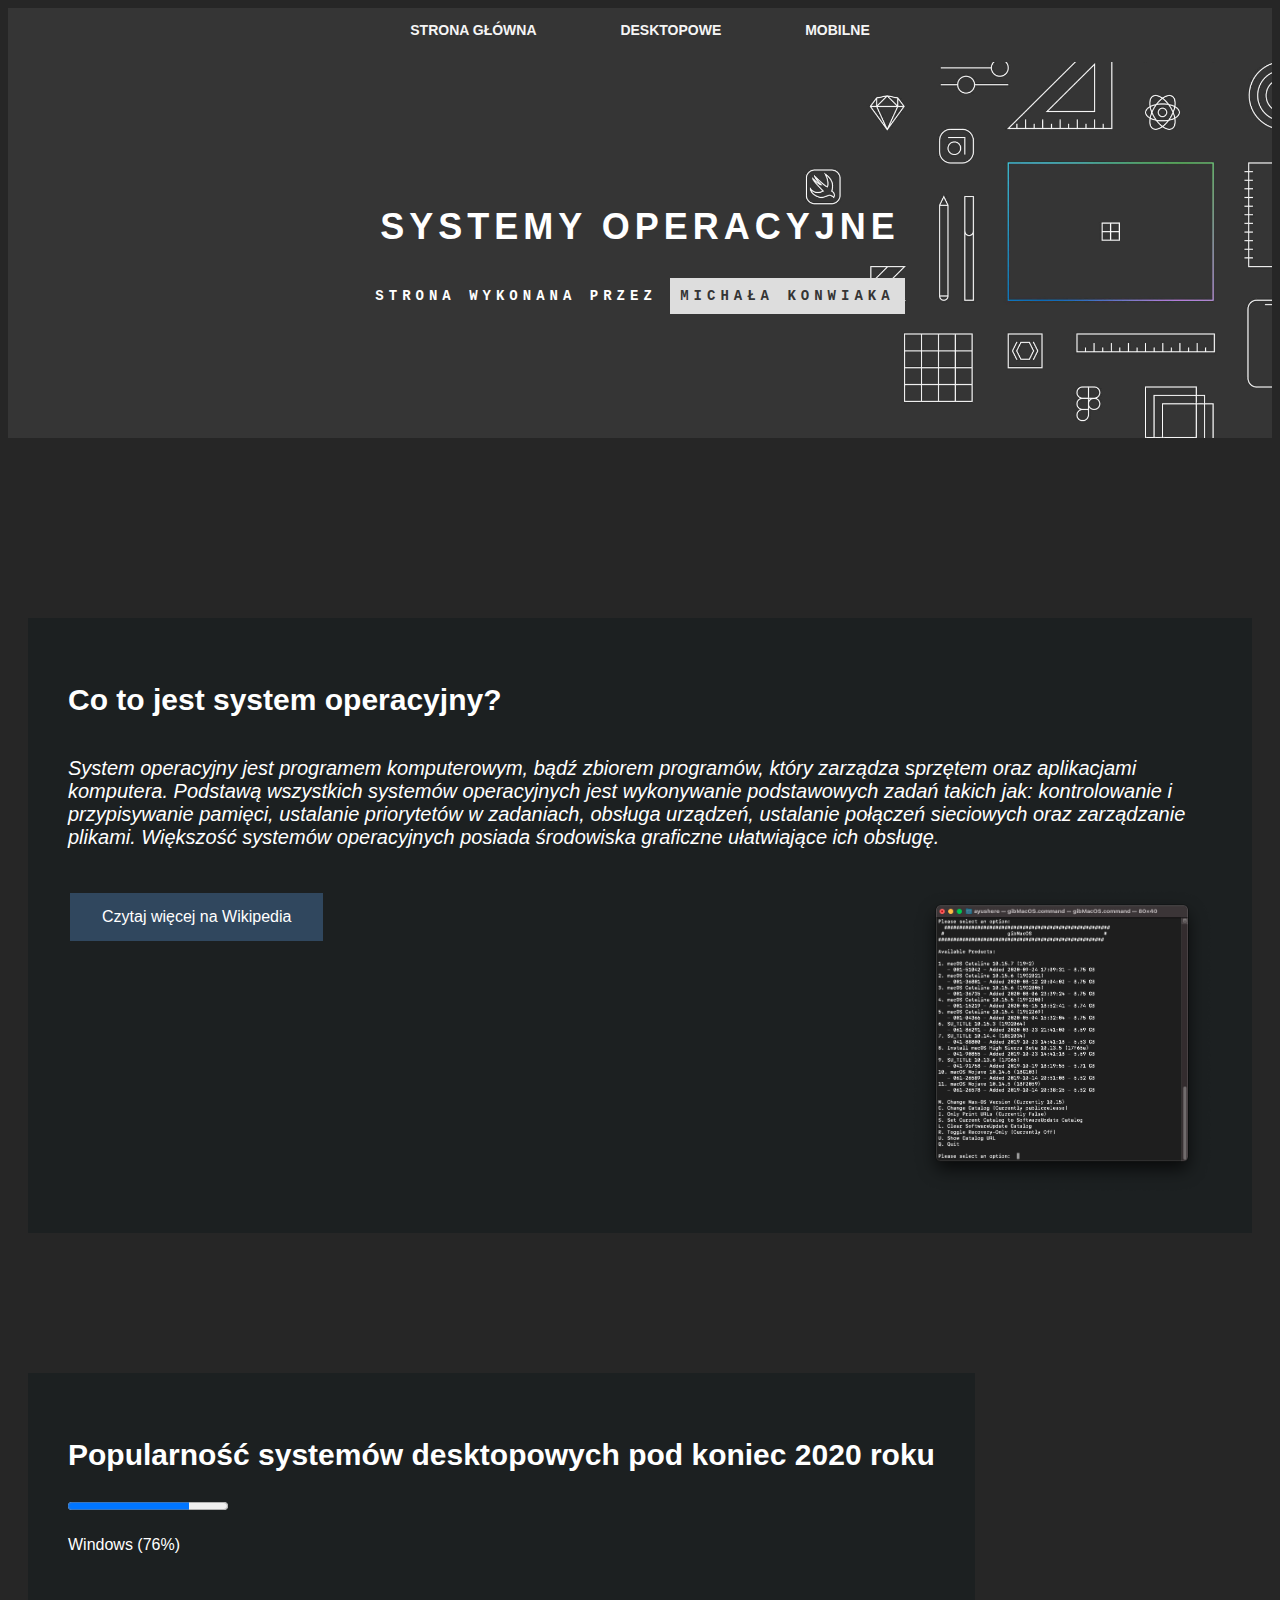
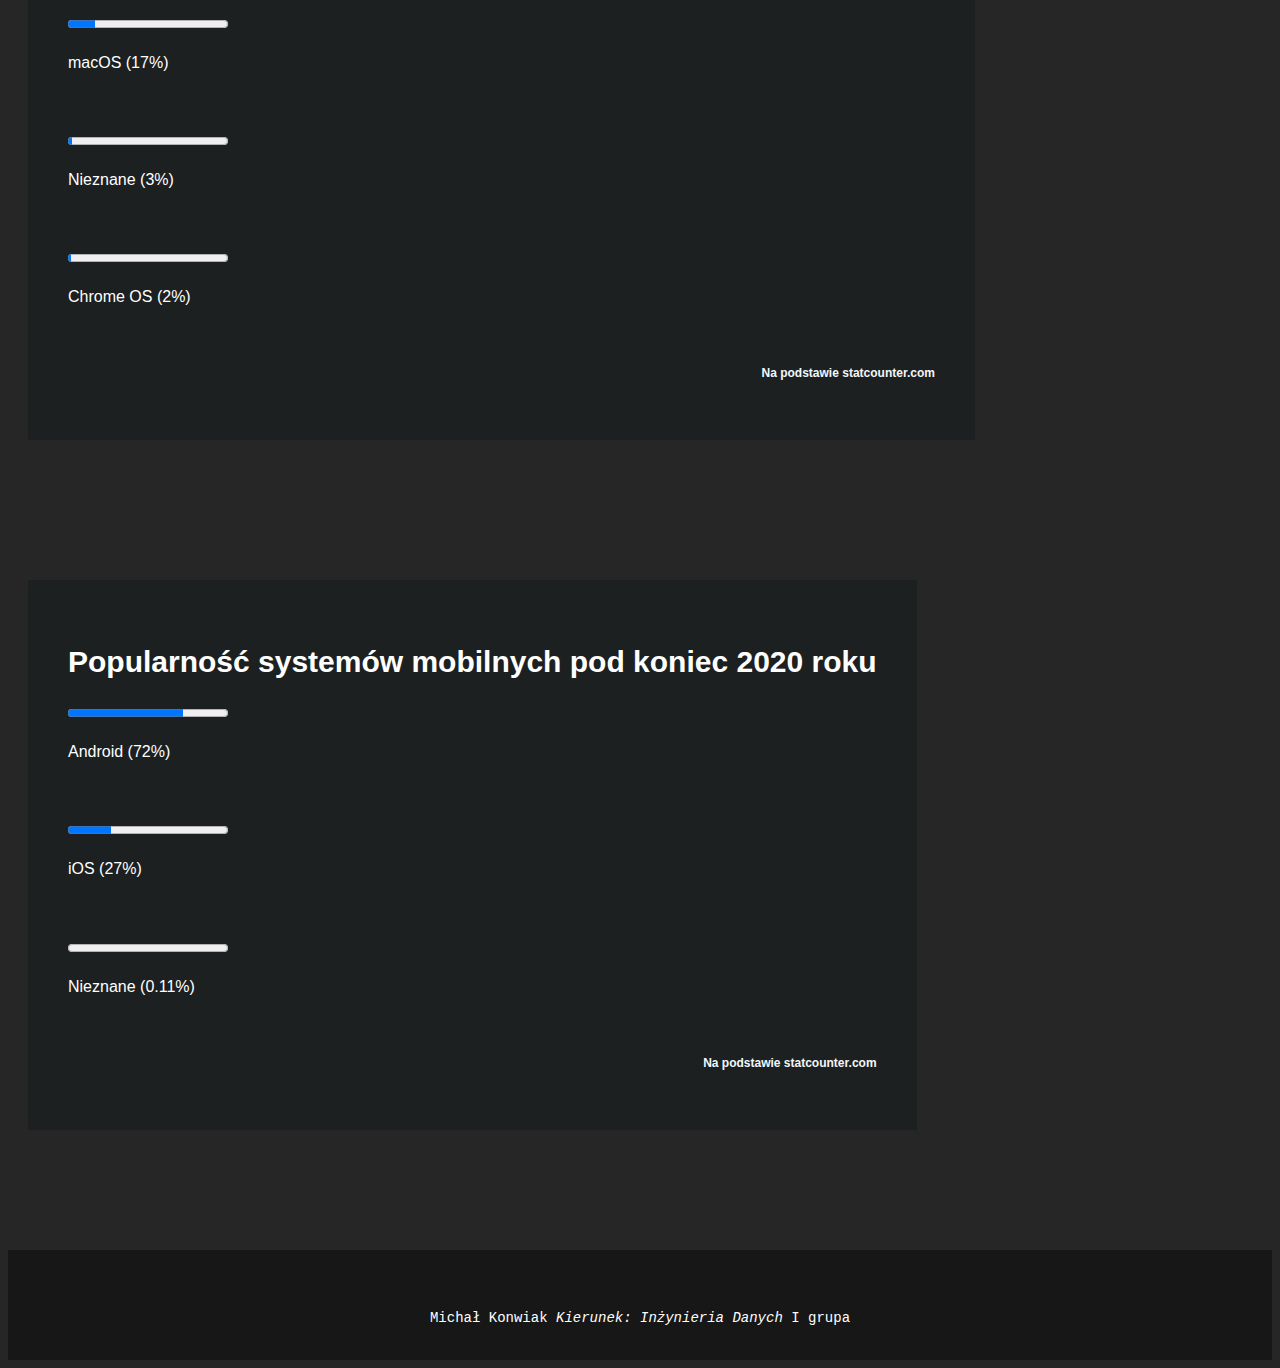
==== index.html @ 42ff7631 "first commit" ====
<!doctype html>
<html lang="pl-PL">

<head>
    <meta charset="UTF-8">
    <link rel="stylesheet" href="index.css">
    <title>Strona Główna</title>
</head>

<body>
    <nav>
        <ul class="menu">
            <li>
                <a href="index.html" title="Strona Główna">Strona Główna</a>
            </li>
            <li>
                <a href="desktop.html" title="Systemy Desktopowe">Desktopowe</a>
            </li>
            <li>
                <a href="mobilne.html" title="Systemy Mobilne">Mobilne</a>
            </li>
        </ul>
    </nav>
    <header>
        <h1>Systemy operacyjne</h1>
        <p>Strona wykonana przez <span class="tlo">Michała Konwiaka</span></p>
    </header>
    <main>
        <div class="wstep">
            <h2>Co to jest system operacyjny?</h2>
            <h3>System operacyjny jest programem komputerowym, bądź zbiorem programów, który zarządza sprzętem oraz
                aplikacjami komputera. Podstawą wszystkich systemów operacyjnych jest wykonywanie podstawowych zadań
                takich jak: kontrolowanie i przypisywanie pamięci, ustalanie priorytetów w zadaniach, obsługa urządzeń,
                ustalanie połączeń sieciowych oraz zarządzanie plikami. Większość systemów operacyjnych posiada
                środowiska graficzne ułatwiające ich obsługę.</h3>
            
                <img src="zdjecia/ss.png" alt="macconfig">
                
            <button class="button"
                onclick=" window.open('https://pl.wikipedia.org/wiki/Kategoria:Systemy_operacyjne','_blank')">Czytaj
                więcej na Wikipedia</button>
        </div>

        <div>


            <div class="wstep">
                <h2>Popularność systemów desktopowych pod koniec 2020 roku</h2>

                <progress value="76" max="100">76%</meter>
                </progress>
                <h4>Windows (76%)</h4>
                <progress value="17" max="100">17%</meter>
                </progress>
                <h4>macOS (17%)</h4>
                <progress value="3" max="100">3%</meter>
                </progress>
                <h4>Nieznane (3%)</h4>
                <progress value="2" max="100">2%</meter>
                </progress>
                <h4>Chrome OS (2%)</h4>
                <h5>Na podstawie <a
                        href="https://gs.statcounter.com/os-market-share/desktop/worldwide/#monthly-201912-202012">statcounter.com</a>
                </h5>

            </div>

            <div class="wstep">
                <h2>Popularność systemów mobilnych pod koniec 2020 roku</h2>

                <progress value="72" max="100">72%</meter>
                </progress>
                <h4>Android (72%)</h4>
                <progress value="27" max="100">27%</meter>
                </progress>
                <h4>iOS (27%)</h4>
                <progress value="0.11" max="100">0.11%</meter>
                </progress>
                <h4>Nieznane (0.11%)</h4>
                <h5>Na podstawie <a
                        href="https://gs.statcounter.com/os-market-share/mobile/worldwide/#monthly-201912-202012">statcounter.com</a>
                </h5>





    </main>

    <div class="stopka">
        <p> <b>Michał Konwiak </b> <i>Kierunek: Inżynieria Danych</i> I grupa</p>
    </div>

</body>

</html>
---- index.css ----
body {
    
    font-family: Helvetica;
    font-weight: lighter;
    background-color: #262626;
    color:white;
    margin: auto, auto, auto, auto;
    float: right;
    
  }

  ::selection {
    color:#364f6b;
    background: #f5f5f5;
  }
  
header {
    color: white;
    text-align: center;
    background-image: url('zdjecia/back2.jpg');
    background-size: cover;
    background-position: center;
    text-transform: uppercase;
    font-size: 18px;
    font-weight: 700;
    letter-spacing: 5px;
    padding: 120px;
    margin-bottom: 60px;
    
  }

p {
  margin-top: 40px;
  font-family: 'Courier New', Courier, monospace;
  font-size: 14px;
  text-align: center;

  
}

.tlo {
  color: #353535;
  background-color: #dddddd;
  padding: 10px;
}

nav
  {
  background-color:#353535;
	text-align: center;
}

.menu
{
  list-style-type: none;
	margin: 0;
	padding: 8px;
	font-size: 14px;
	min-height: 38px;
	line-height: 200%;
}

.menu > li
{   
    
  display: inline-block;
  text-transform: uppercase;
  font-weight: 700;
	padding-left: 40px;
	padding-right: 40px;
}

.wstep
{
    margin: 20px;
    margin-top: 120px;
    display: inline-block;
    padding: 40px;
    background-color: #1c2021;
    ;
  }

  h2
  {
    font-weight: 700 ;
    font-size: 30px;
  }

  h3
  {
    font-weight: lighter ;
    font-style: italic;
    margin-top: 40px;
    margin-bottom: 40px;
    font-size: 20px;
  }


  h4
  {
    font-family: Helvetica;
    font-weight: 100;
    margin-bottom: 60px;
  }
h5
{
  font-family: sans-serif;
  color:aliceblue;
  font-size: 12px;
  text-align: right;
}

img{
  float: right;
  max-width: 300px;
}

.stopka
{
  margin-top: 100px;
  left: 0;
  bottom: 0;
  max-width: 100%;
  background-color: #171717;
  padding: 20px;
  color: white;
  text-align: center;
}

.button {
  background-color: #30475e;
  border: none;
  color: white;
  padding: 15px 32px;
  text-align: center;
  float: left;
  display: inline-block;
  font-size: 16px;
  margin: 4px 2px;
  cursor: pointer;
}


a:link {
  color: whitesmoke;
  text-decoration: none;
}


/* visited link */
a:visited {
  color: whitesmoke;
  text-decoration: none;
}

a:hover {
  color: #03b150;
  text-decoration: none;
}


a:active {
  color: whitesmoke;
  text-decoration: none;
}
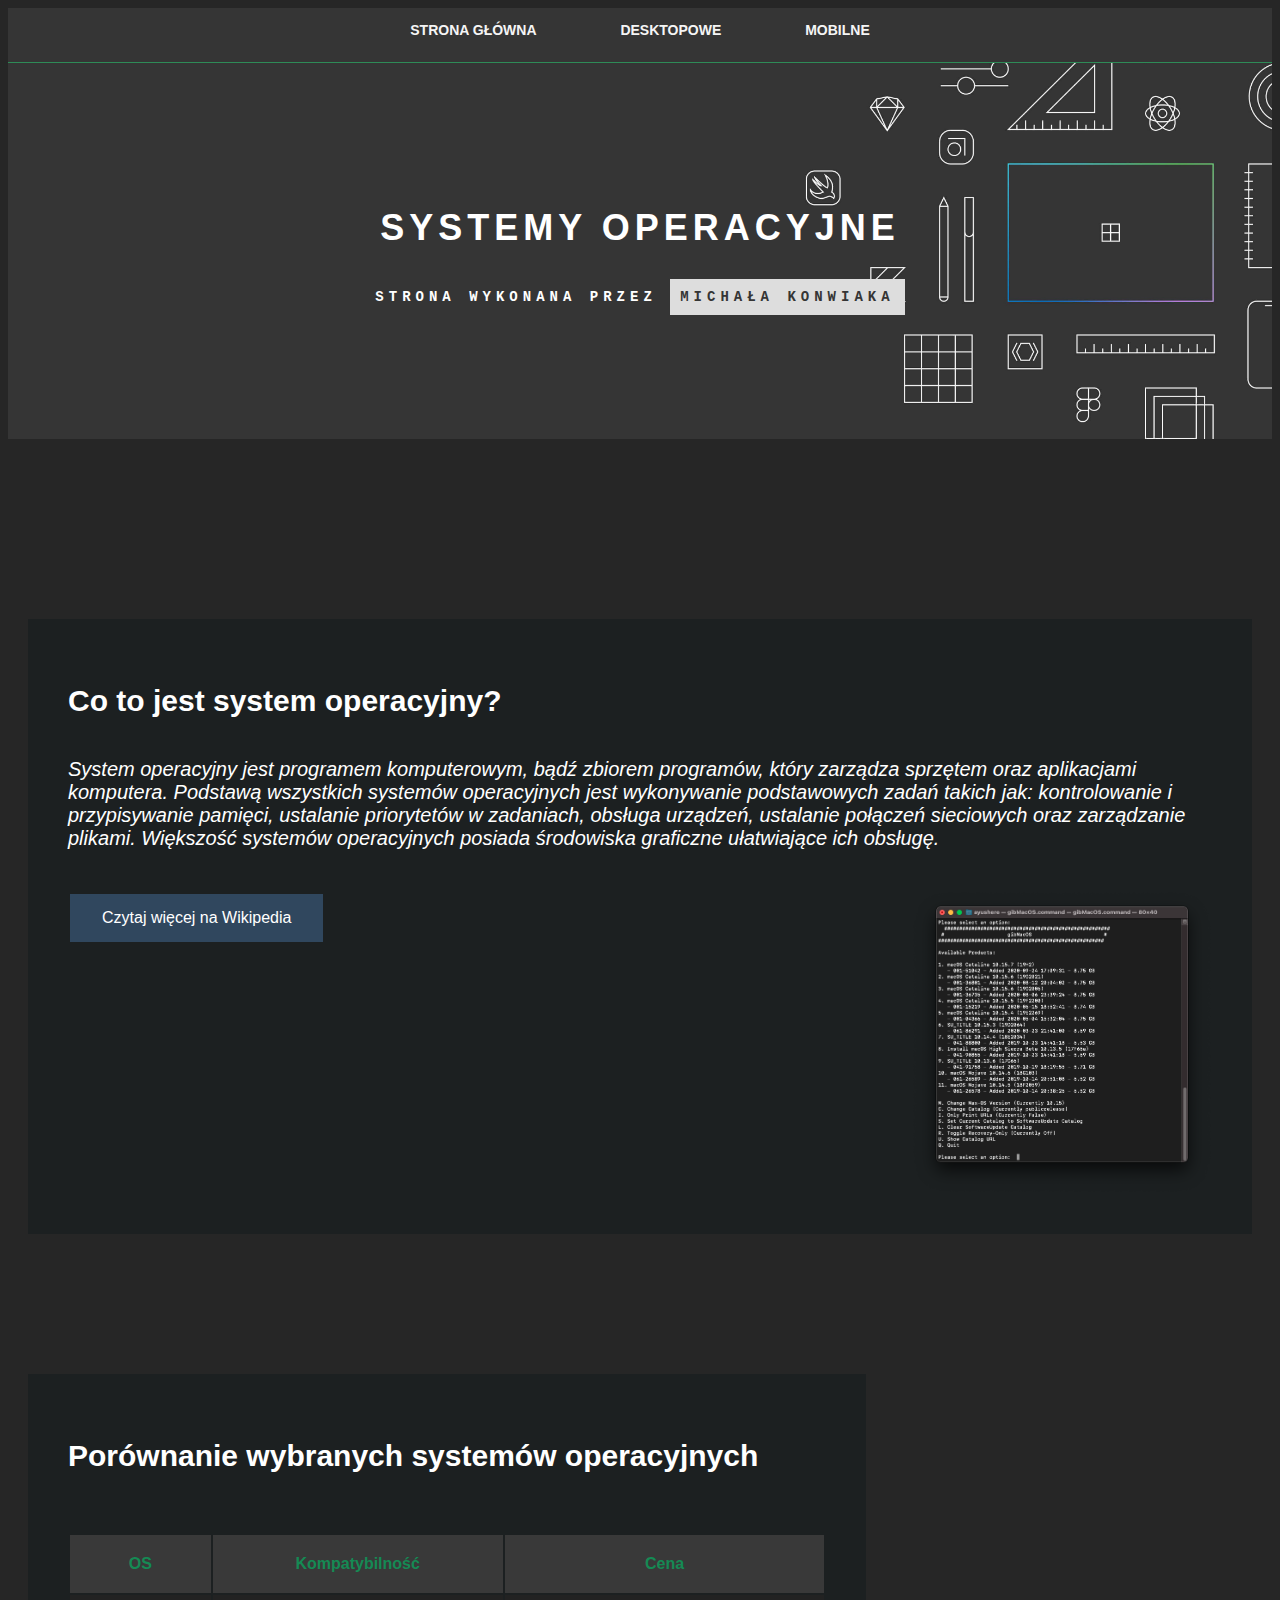
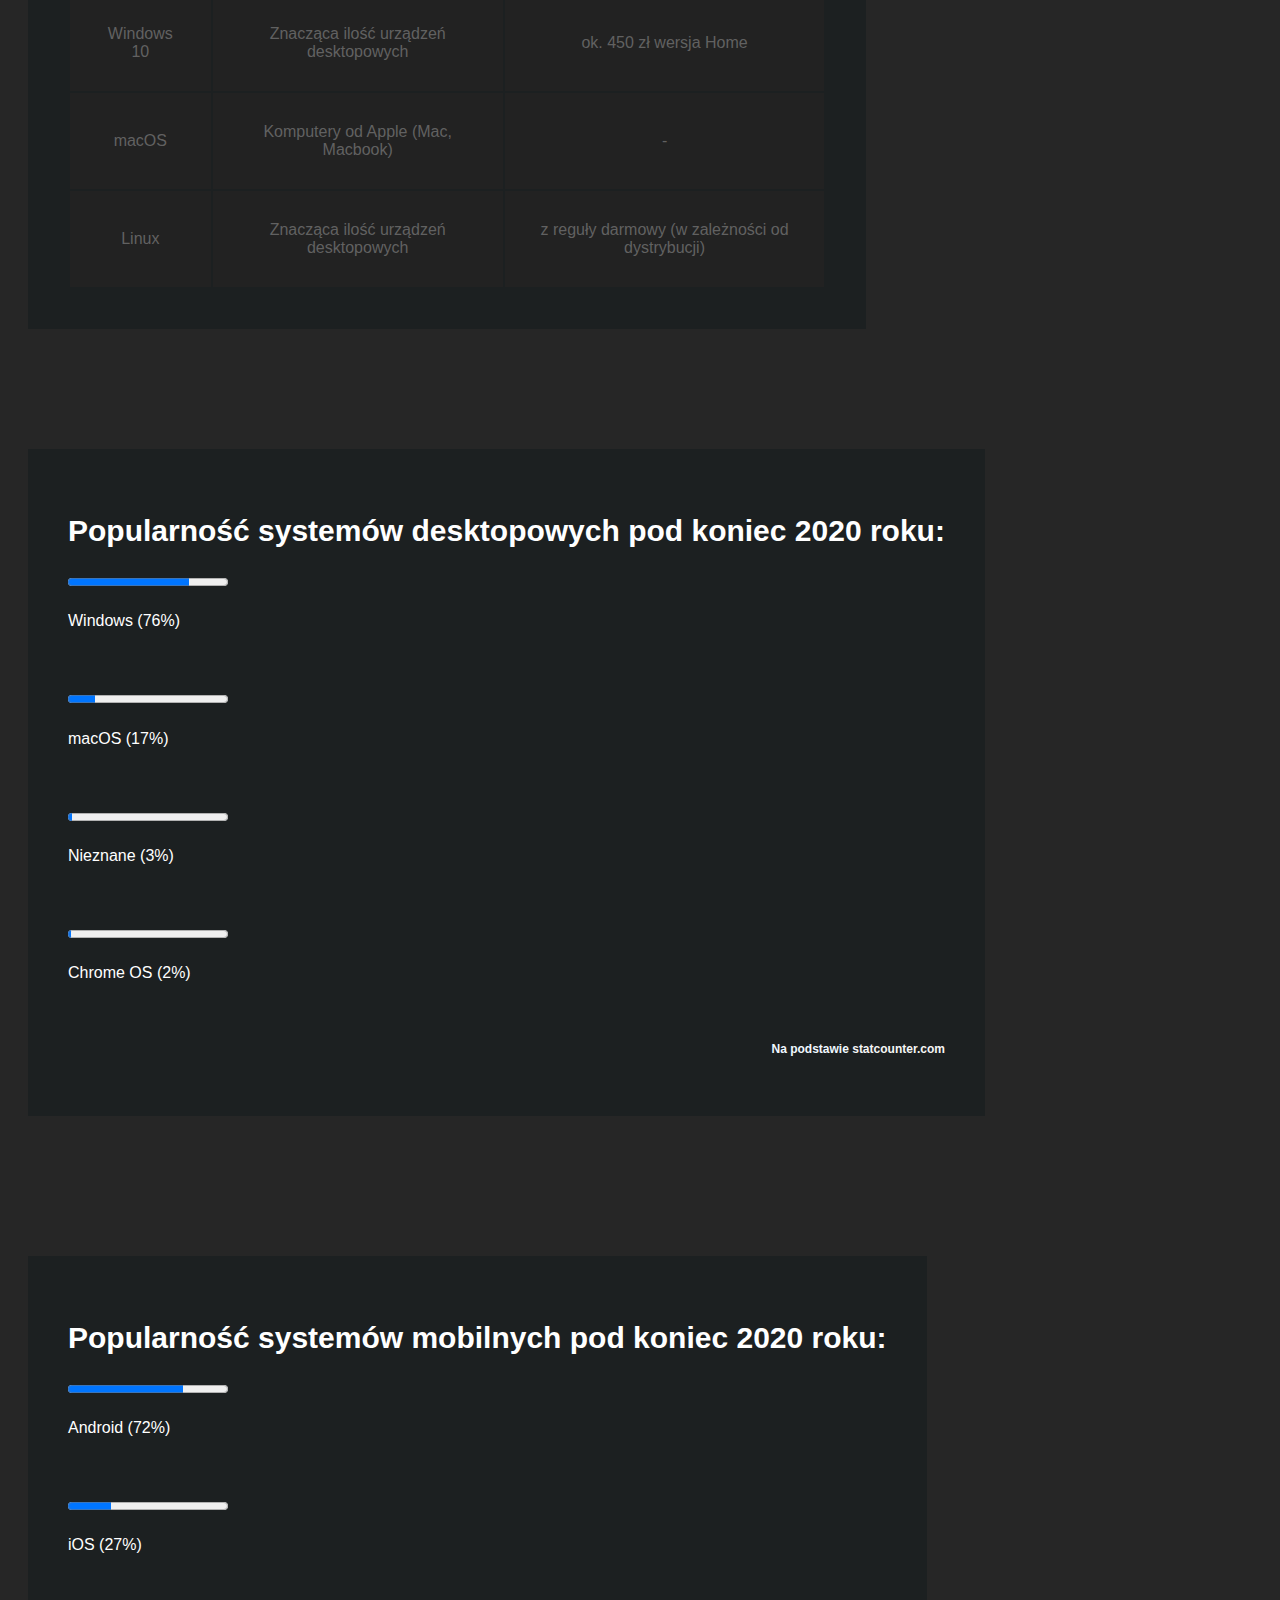
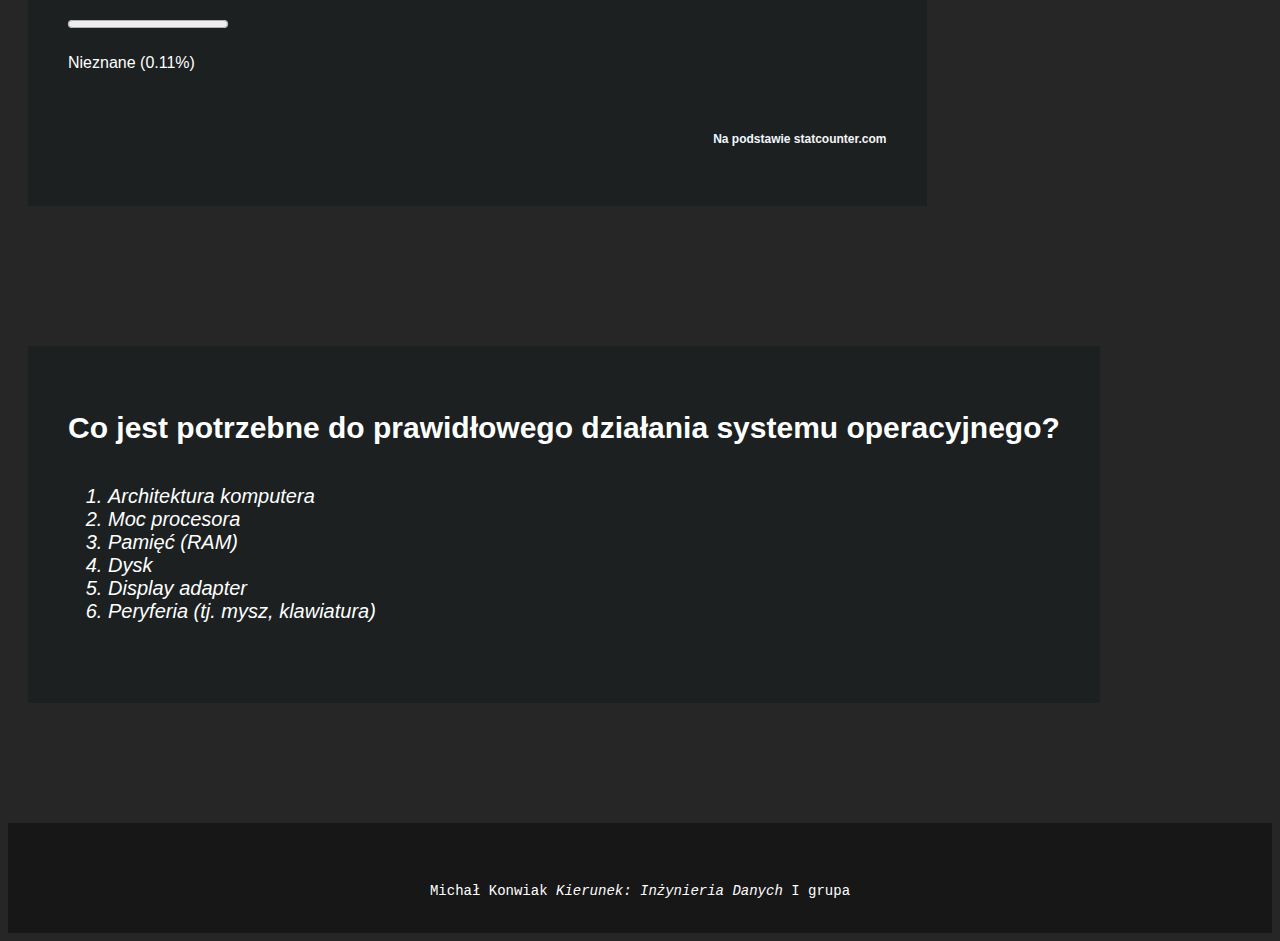
==== commit 301a3f53: "no" ====
--- a/index.html
+++ b/index.html
@@ -41,11 +41,35 @@
                 więcej na Wikipedia</button>
         </div>
 
-        <div>
+        <div class="tabelka">
+            <h2>Porównanie wybranych systemów operacyjnych</h2>
+        <table>
+            <tr>
+              <th>OS</th>
+              <th>Kompatybilność</th> 
+              <th>Cena</th>
+            </tr>
+            <tr>
+              <td>Windows 10</td>
+              <td>Znacząca ilość urządzeń desktopowych</td>
+              <td>ok. 450 zł wersja Home</td>
+            </tr>
+            <tr>
+              <td>macOS</td>
+              <td>Komputery od Apple (Mac, Macbook)</td>
+              <td>-</td>
+            </tr>
+            <tr>
+              <td>Linux</td>
+              <td>Znacząca ilość urządzeń desktopowych</td>
+              <td>z reguły darmowy (w zależności od dystrybucji)</td>
+            </tr>
+          </table>
+          </div>
 
 
             <div class="wstep">
-                <h2>Popularność systemów desktopowych pod koniec 2020 roku</h2>
+                <h2>Popularność systemów desktopowych pod koniec 2020 roku:</h2>
 
                 <progress value="76" max="100">76%</meter>
                 </progress>
@@ -66,7 +90,7 @@
             </div>
 
             <div class="wstep">
-                <h2>Popularność systemów mobilnych pod koniec 2020 roku</h2>
+                <h2>Popularność systemów mobilnych pod koniec 2020 roku:</h2>
 
                 <progress value="72" max="100">72%</meter>
                 </progress>
@@ -81,6 +105,23 @@
                         href="https://gs.statcounter.com/os-market-share/mobile/worldwide/#monthly-201912-202012">statcounter.com</a>
                 </h5>
 
+            </div>
+
+                <div class="wstep">
+                    <h2>Co jest potrzebne do prawidłowego działania systemu operacyjnego?<h2>
+                        <h3>
+                        <ol>
+                            <li>Architektura komputera</li>
+                            <li>Moc procesora</li>
+                            <li>Pamięć (RAM)</li>
+                            <li>Dysk</li>
+                            <li>Display adapter</li>
+                            <li>Peryferia (tj. mysz, klawiatura)</li>
+                          </ol>
+                        </h3>
+                    
+                    </div>
+
 
 
 
--- a/index.css
+++ b/index.css
@@ -47,6 +47,7 @@
 nav
   {
   background-color:#353535;
+  border-bottom: 1px solid seagreen;
 	text-align: center;
 }
 
@@ -69,11 +70,39 @@
 	padding-left: 40px;
 	padding-right: 40px;
 }
+table{
+  margin-top: 60px;
+}
+
+.tabelka{
+  background-color:  #1c2021;
+  padding: 40px;
+  margin-top: 120px;
+  margin-left: 20px;
+  width:60%;
+}
+
+th{
+  border: none;
+  color: #158a54;
+  background-color: #393939;
+  padding: 20px;
+  text-align: center;
+} 
+
+td{
+  border: none;
+  color: #616161;
+  background-color: #222222;
+  padding: 30px;
+  text-align: center; 
+}
+
 
 .wstep
 {
     margin: 20px;
-    margin-top: 120px;
+    margin-top: 120px; 
     display: inline-block;
     padding: 40px;
     background-color: #1c2021;
@@ -94,6 +123,8 @@
     margin-bottom: 40px;
     font-size: 20px;
   }
+
+
 
 
   h4
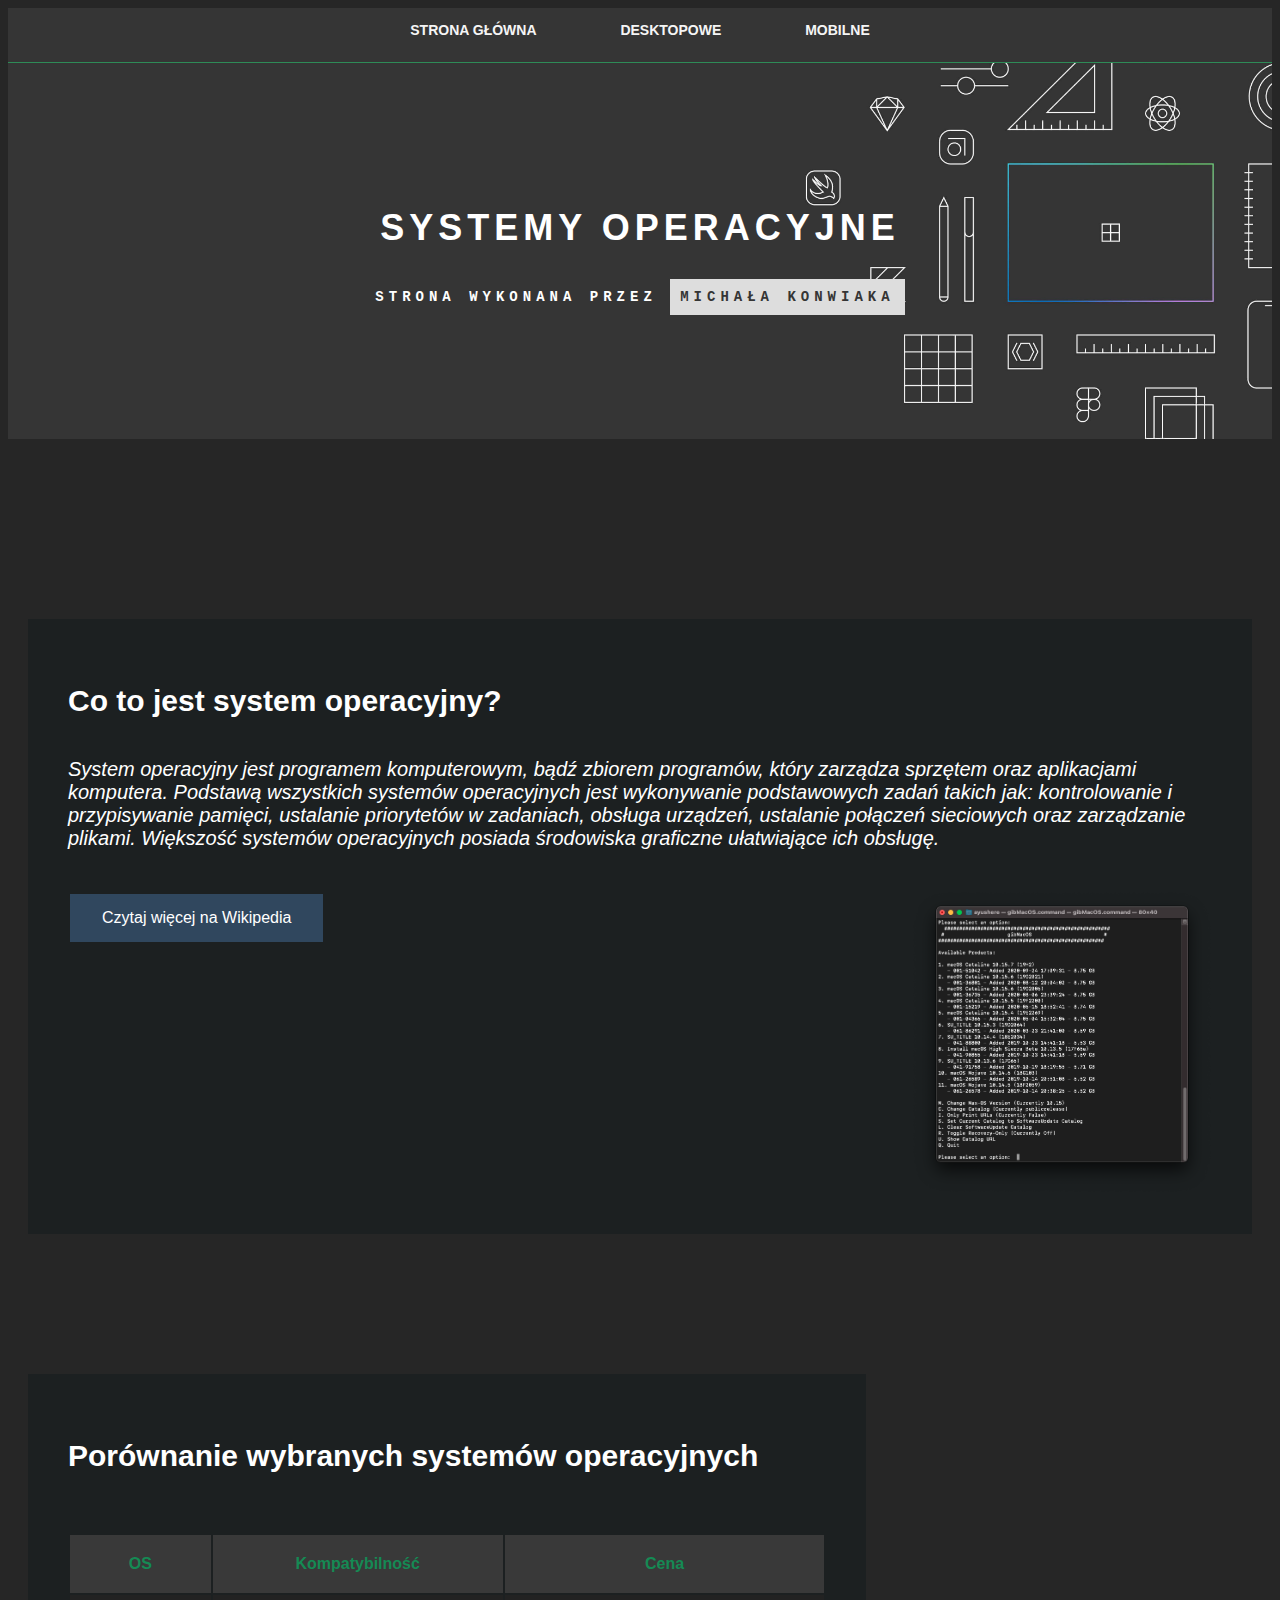
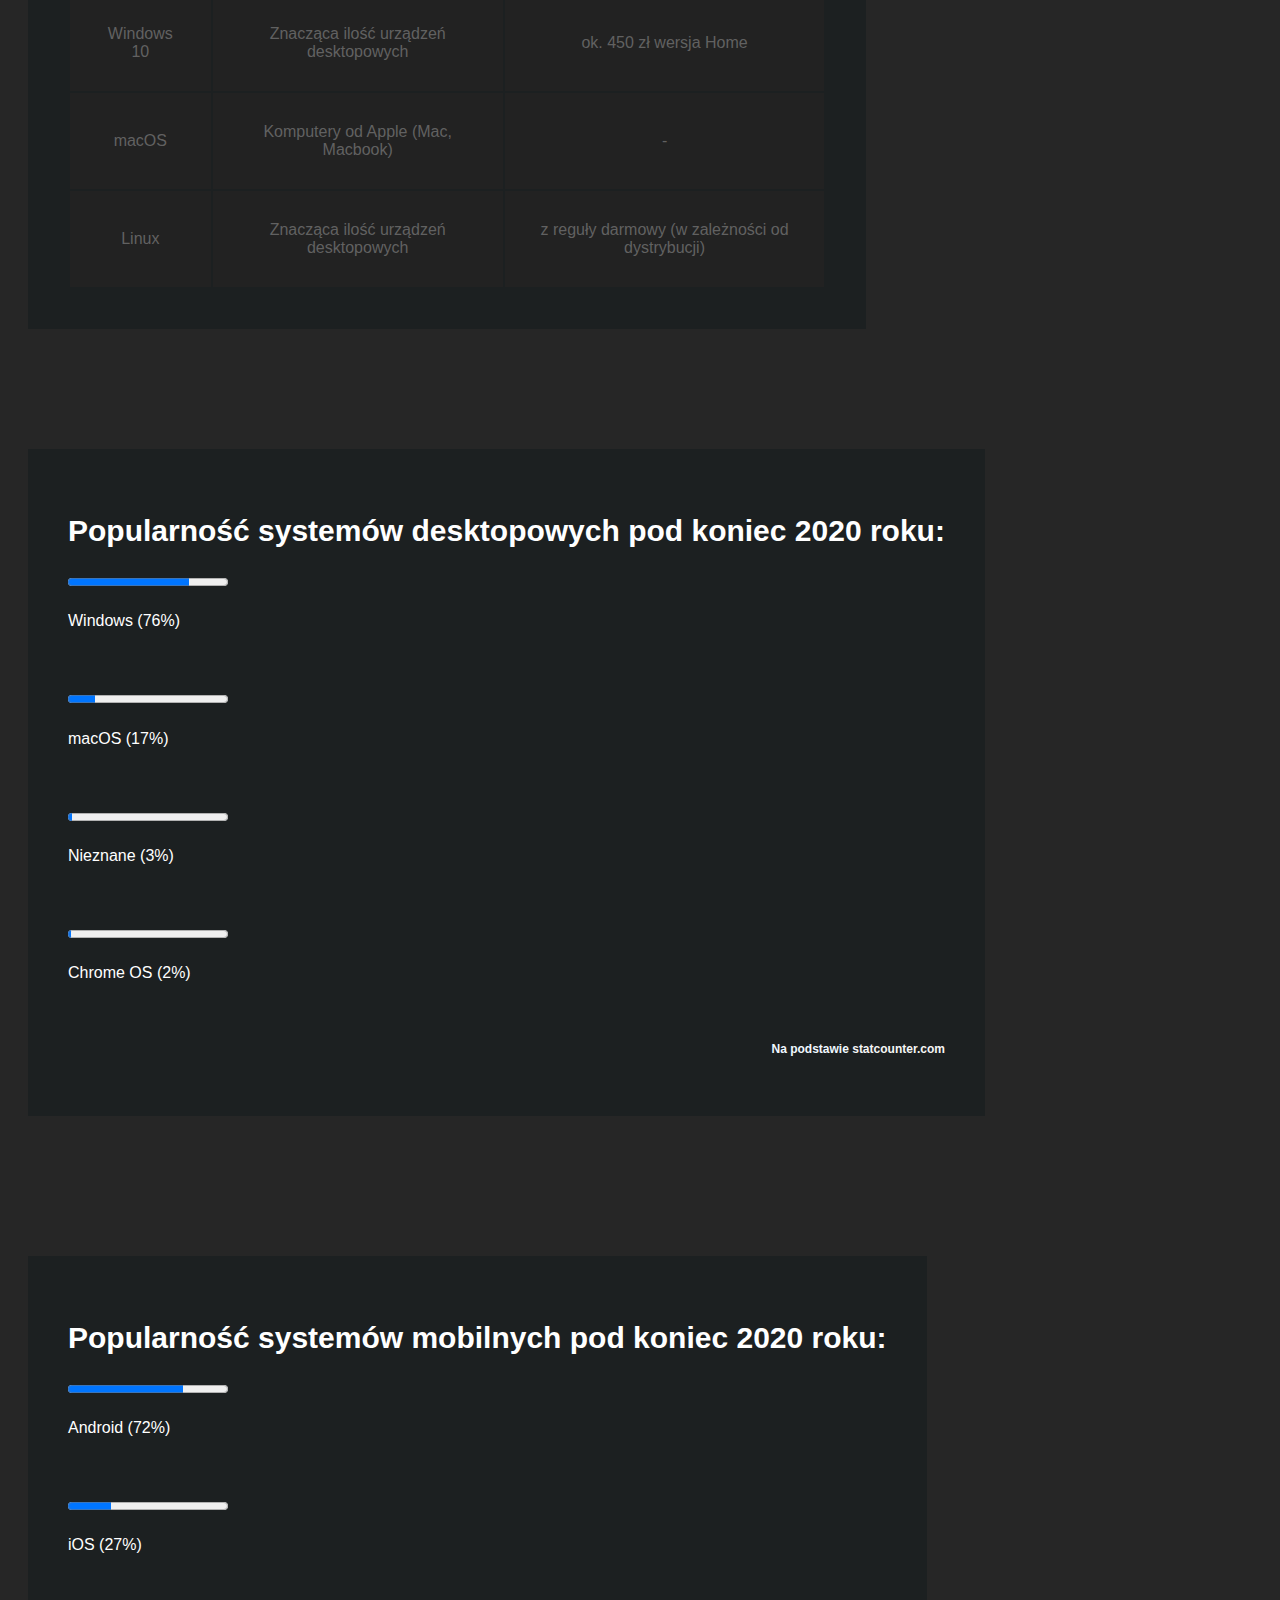
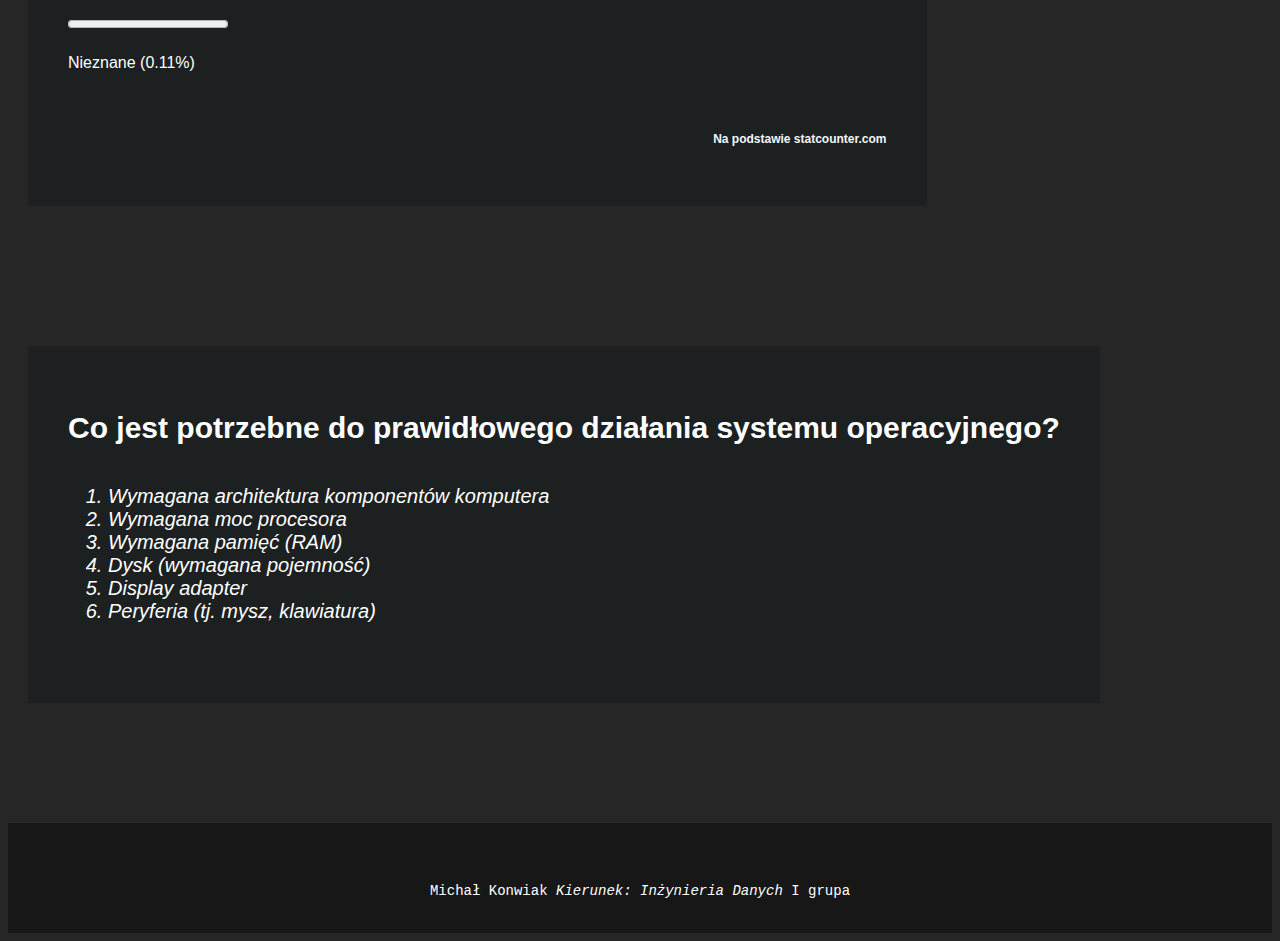
==== commit bee755bc: "no" ====
--- a/index.html
+++ b/index.html
@@ -111,10 +111,10 @@
                     <h2>Co jest potrzebne do prawidłowego działania systemu operacyjnego?<h2>
                         <h3>
                         <ol>
-                            <li>Architektura komputera</li>
-                            <li>Moc procesora</li>
-                            <li>Pamięć (RAM)</li>
-                            <li>Dysk</li>
+                            <li>Wymagana architektura komponentów komputera</li>
+                            <li>Wymagana moc procesora</li>
+                            <li>Wymagana pamięć (RAM)</li>
+                            <li>Dysk (wymagana pojemność)</li>
                             <li>Display adapter</li>
                             <li>Peryferia (tj. mysz, klawiatura)</li>
                           </ol>
